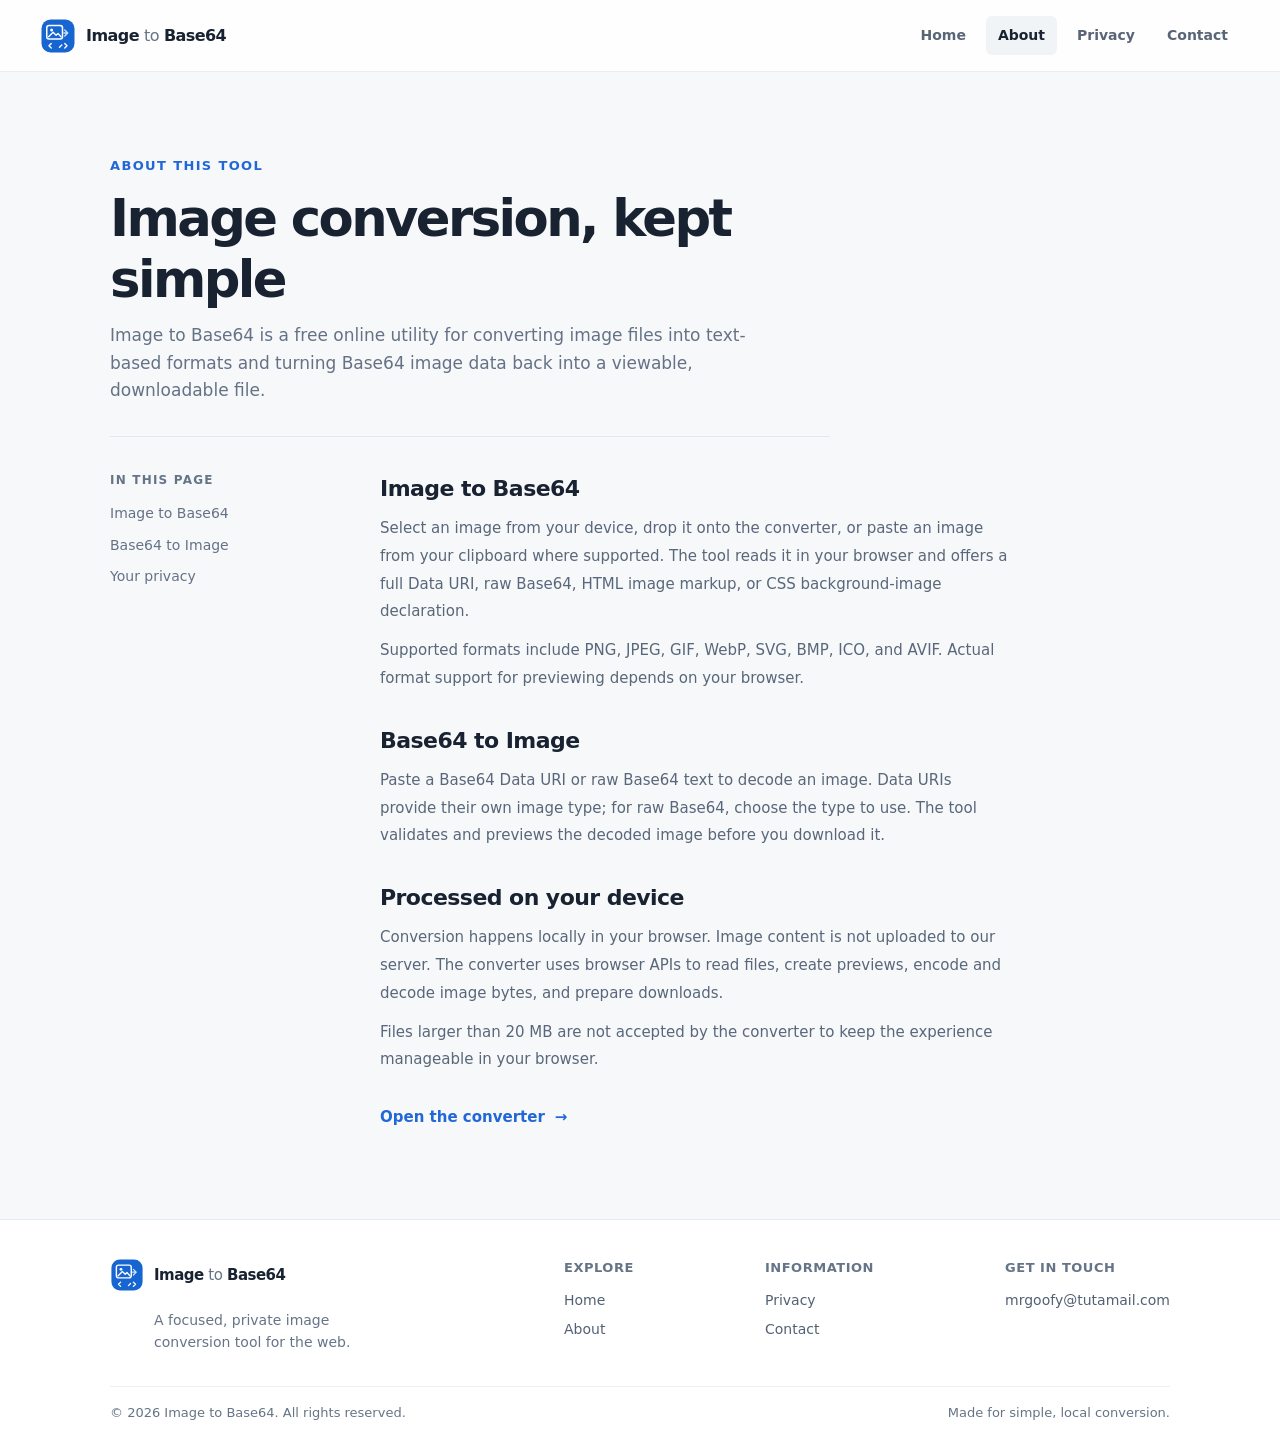
==== about.html @ 79a4d0d1 "feat: add complete base64 converter project Co-authored-by: Copilot <223556219+Copilot@users.noreply" ====
<!doctype html>
<html lang="en">
<head>
  <meta charset="utf-8">
  <meta name="viewport" content="width=device-width, initial-scale=1">
  <meta name="theme-color" content="#f7f8fa">
  <meta name="description" content="Learn how Image to Base64 converts image files and Base64 data locally in your browser, and which image formats it supports.">
  <meta name="robots" content="index,follow">
  <link rel="canonical" href="/about">
  <meta property="og:type" content="website">
  <meta property="og:title" content="About Image to Base64">
  <meta property="og:description" content="A little about the browser-based image and Base64 converter and how it works.">
  <meta property="og:url" content="/about">
  <meta property="og:site_name" content="Image to Base64">
  <meta name="twitter:card" content="summary">
  <meta name="twitter:title" content="About Image to Base64">
  <meta name="twitter:description" content="A little about the browser-based image and Base64 converter and how it works.">
  <title>About Image to Base64 – Browser-Based Image Converter</title>
  <link rel="icon" href="/assets/favicon.svg" type="image/svg+xml">
  <link rel="icon" href="/assets/favicon-32.png" sizes="32x32" type="image/png">
  <link rel="icon" href="/assets/favicon-16.png" sizes="16x16" type="image/png">
  <link rel="apple-touch-icon" href="/assets/apple-touch-icon.png">
  <link rel="manifest" href="/site.webmanifest">
  <link rel="stylesheet" href="/styles.css">
  <script type="application/ld+json">{"@context":"https://schema.org","@type":"WebPage","name":"About Image to Base64","description":"Information about the Image to Base64 browser-based conversion tool."}</script>
</head>
<body>
  <a class="skip-link" href="#main">Skip to content</a>
  <header class="site-header"><div class="header-inner">
    <a class="brand" href="/" aria-label="Image to Base64 home"><img src="/assets/logo.svg" width="36" height="36" alt=""><span>Image <span class="brand-muted">to</span> Base64</span></a>
    <nav class="main-nav" aria-label="Main navigation"><a href="/">Home</a><a class="nav-current" href="/about" aria-current="page">About</a><a href="/privacy">Privacy</a><a href="/contact">Contact</a></nav>
  </div></header>
  <main id="main" class="document-main content-width">
    <div class="document-heading"><p class="eyebrow">About this tool</p><h1>Image conversion, kept simple</h1><p>Image to Base64 is a free online utility for converting image files into text-based formats and turning Base64 image data back into a viewable, downloadable file.</p></div>
    <div class="document-layout">
      <aside class="document-aside"><span class="aside-label">IN THIS PAGE</span><a href="#image-to-base64">Image to Base64</a><a href="#base64-to-image">Base64 to Image</a><a href="#privacy">Your privacy</a></aside>
      <div class="document-copy">
        <section id="image-to-base64"><h2>Image to Base64</h2><p>Select an image from your device, drop it onto the converter, or paste an image from your clipboard where supported. The tool reads it in your browser and offers a full Data URI, raw Base64, HTML image markup, or CSS background-image declaration.</p><p>Supported formats include PNG, JPEG, GIF, WebP, SVG, BMP, ICO, and AVIF. Actual format support for previewing depends on your browser.</p></section>
        <section id="base64-to-image"><h2>Base64 to Image</h2><p>Paste a Base64 Data URI or raw Base64 text to decode an image. Data URIs provide their own image type; for raw Base64, choose the type to use. The tool validates and previews the decoded image before you download it.</p></section>
        <section id="privacy"><h2>Processed on your device</h2><p>Conversion happens locally in your browser. Image content is not uploaded to our server. The converter uses browser APIs to read files, create previews, encode and decode image bytes, and prepare downloads.</p><p>Files larger than 20 MB are not accepted by the converter to keep the experience manageable in your browser.</p></section>
        <a class="inline-cta" href="/">Open the converter <span aria-hidden="true">→</span></a>
      </div>
    </div>
  </main>
  <footer class="site-footer"><div class="footer-inner content-width">
    <div class="footer-brand-block"><a class="brand footer-brand" href="/"><img src="/assets/logo.svg" width="34" height="34" alt=""><span>Image <span class="brand-muted">to</span> Base64</span></a><p>A focused, private image conversion tool for the web.</p></div>
    <div class="footer-links"><div><span class="footer-heading">Explore</span><a href="/">Home</a><a href="/about">About</a></div><div><span class="footer-heading">Information</span><a href="/privacy">Privacy</a><a href="/contact">Contact</a></div><div><span class="footer-heading">Get in touch</span><a href="mailto:mrgoofy@tutamail.com">mrgoofy@tutamail.com</a></div></div>
    <div class="footer-bottom"><span>© 2026 Image to Base64. All rights reserved.</span><span>Made for simple, local conversion.</span></div>
  </div></footer>
</body>
</html>
---- styles.css ----
:root {
  color-scheme: light;
  --ink: #182230;
  --muted: #657286;
  --soft: #667487;
  --line: #e3e8ee;
  --surface: #ffffff;
  --page: #f7f8fa;
  --accent: #2267d8;
  --accent-dark: #1856bd;
  --accent-soft: #edf4ff;
  --green: #16815d;
  --danger: #b42318;
  --mono: "SFMono-Regular", Consolas, "Liberation Mono", monospace;
  font-family: Inter, ui-sans-serif, system-ui, -apple-system, BlinkMacSystemFont, "Segoe UI", sans-serif;
  font-synthesis: none;
  text-rendering: optimizeLegibility;
  -webkit-font-smoothing: antialiased;
  -moz-osx-font-smoothing: grayscale;
}

* { box-sizing: border-box; }
html { min-width: 320px; scroll-behavior: smooth; }
body { margin: 0; background: var(--page); color: var(--ink); font-size: 15px; line-height: 1.6; }
button, textarea, select { font: inherit; }
button, a, select { -webkit-tap-highlight-color: transparent; }
a { color: inherit; }
button:focus-visible, a:focus-visible, textarea:focus-visible, select:focus-visible, [tabindex="0"]:focus-visible {
  outline: 3px solid #8db8ff;
  outline-offset: 3px;
}
[hidden] { display: none !important; }
.content-width { width: min(100% - 48px, 1060px); margin-inline: auto; }
.visually-hidden {
  position: absolute; width: 1px; height: 1px; padding: 0; margin: -1px;
  overflow: hidden; clip: rect(0, 0, 0, 0); white-space: nowrap; border: 0;
}
.skip-link {
  position: absolute; z-index: 10; top: 8px; left: 8px; padding: 9px 14px;
  transform: translateY(-150%); border-radius: 6px; background: var(--ink); color: white;
}
.skip-link:focus { transform: translateY(0); }

.site-header { height: 72px; border-bottom: 1px solid #e9edf1; background: rgba(255,255,255,.88); }
.header-inner { width: min(100% - 48px, 1200px); height: 100%; margin: auto; display: flex; align-items: center; justify-content: space-between; gap: 24px; }
.brand { display: inline-flex; align-items: center; gap: 10px; text-decoration: none; font-size: 15px; font-weight: 720; letter-spacing: -.035em; white-space: nowrap; }
.brand img { display: block; flex: 0 0 auto; }
.brand-muted { color: #667487; font-weight: 500; }
.main-nav { display: flex; align-items: center; gap: 8px; }
.main-nav a { padding: 8px 12px; border-radius: 6px; color: #596577; text-decoration: none; font-size: 13px; font-weight: 550; }
.main-nav a:hover, .main-nav a.nav-current { color: var(--ink); background: #f1f4f7; }

.hero { padding: 72px 0 42px; text-align: center; }
.eyebrow { display: flex; align-items: center; gap: 8px; margin: 0 0 12px; color: #56657a; font-size: 11px; font-weight: 700; letter-spacing: .105em; line-height: 1.5; text-transform: uppercase; }
.hero .eyebrow { justify-content: center; color: #536882; }
.eyebrow-dot { width: 7px; height: 7px; border-radius: 50%; background: #3386ed; box-shadow: 0 0 0 3px #e4efff; }
h1, h2, h3, p { margin-top: 0; }
.hero h1 { max-width: 810px; margin: 0 auto 14px; font-size: clamp(30px, 4.3vw, 45px); font-weight: 720; letter-spacing: -.052em; line-height: 1.17; }
.hero-copy { max-width: 680px; margin: auto; color: var(--muted); font-size: 16px; line-height: 1.65; }

.ad-slot {
  position: relative; display: flex; flex-direction: column; align-items: center; justify-content: center;
  margin-inline: auto; border: 1px solid #e8ebef; background: #f3f5f7; color: #667487;
}
.ad-wide { width: min(728px, calc(100% - 32px)); min-height: 90px; }
.ad-inline { margin-top: 48px; margin-bottom: 60px; }
.ad-label { font-size: 13px; font-weight: 600; letter-spacing: .02em; }
.tool-section { padding-top: 42px; }
.tool-card { max-width: 860px; margin: auto; border: 1px solid #e0e5eb; border-radius: 12px; background: var(--surface); box-shadow: 0 4px 14px rgb(21 36 58 / 3%); }
.mode-switch { display: grid; grid-template-columns: 1fr 1fr; padding: 6px; border-bottom: 1px solid var(--line); background: #fbfcfd; border-radius: 12px 12px 0 0; }
.mode-tab { min-height: 42px; border: 0; border-radius: 7px; background: transparent; color: #687488; font-size: 13px; font-weight: 650; cursor: pointer; }
.mode-tab:hover { color: var(--ink); }
.mode-tab.active { background: white; color: var(--accent); box-shadow: 0 1px 4px rgb(20 40 70 / 12%); }
.tool-panel { padding: 29px 32px 25px; }
.panel-heading { display: flex; align-items: flex-start; justify-content: space-between; gap: 16px; margin-bottom: 22px; }
.panel-heading h2 { margin: 0 0 3px; font-size: 18px; font-weight: 690; letter-spacing: -.025em; }
.panel-heading p { margin: 0; color: var(--muted); font-size: 13px; }
.step-mark { color: #bdc7d3; font: 600 12px var(--mono); }
.drop-zone {
  min-height: 166px; padding: 20px; display: flex; flex-direction: column; align-items: center; justify-content: center;
  border: 1px dashed #bcc8d6; border-radius: 8px; background: #fafbfd; text-align: center; cursor: pointer;
  transition: border-color .15s ease, background-color .15s ease;
}
.drop-zone:hover, .drop-zone:focus-visible, .drop-zone.dragging { border-color: var(--accent); background: #f4f8ff; }
.upload-icon { display: grid; place-items: center; width: 43px; height: 43px; margin-bottom: 10px; border: 1px solid #e0e8f0; border-radius: 9px; background: white; color: var(--accent); }
.drop-title { color: #334155; font-size: 13px; font-weight: 600; }
.text-link { color: var(--accent); }
.drop-hint { margin-top: 5px; color: #667487; font-size: 11px; }
.error-message { margin-top: 12px; padding: 10px 12px; border: 1px solid #f0c9c5; border-radius: 6px; background: #fff7f6; color: var(--danger); font-size: 12px; }
.image-details { display: flex; align-items: center; gap: 14px; margin-top: 13px; padding: 10px; border: 1px solid var(--line); border-radius: 8px; }
.preview-frame { width: 76px; height: 66px; flex: 0 0 auto; display: grid; place-items: center; overflow: hidden; border-radius: 5px; background: #f0f2f5; }
.preview-frame img { display: block; max-width: 100%; max-height: 100%; object-fit: contain; }
.file-summary { min-width: 0; display: grid; gap: 2px; color: var(--muted); font-size: 11px; }
.file-name { overflow: hidden; color: #344054; font-size: 12px; text-overflow: ellipsis; white-space: nowrap; }
.file-actions { display: flex; gap: 5px; margin-top: 5px; }
.field-row { display: flex; align-items: baseline; justify-content: space-between; gap: 12px; margin: 22px 0 8px; }
.field-label { display: block; margin: 0 0 7px; color: #344054; font-size: 12px; font-weight: 650; }
.field-row .field-label { margin: 0; }
.field-note { color: #667487; font-size: 11px; }
.output-tabs { display: flex; gap: 3px; margin-bottom: 8px; padding: 3px; border: 1px solid #e9edf1; border-radius: 7px; background: #f7f8fa; }
.output-tab { min-height: 31px; flex: 1; padding: 5px 8px; border: 0; border-radius: 5px; background: transparent; color: #687488; font-size: 11px; font-weight: 600; cursor: pointer; }
.output-tab:hover { color: var(--ink); }
.output-tab.selected { background: white; color: var(--accent); box-shadow: 0 1px 3px rgb(21 37 58 / 12%); }
.code-output, .code-input {
  width: 100%; display: block; resize: vertical; border: 1px solid #e0e5eb; border-radius: 7px; background: #fbfcfd;
  color: #334155; font: 11px/1.65 var(--mono); overflow-wrap: anywhere;
}
.code-output { min-height: 104px; padding: 12px; }
.code-input { min-height: 132px; padding: 13px; }
.code-output::placeholder, .code-input::placeholder { color: #667487; }
.output-footer { display: flex; align-items: center; justify-content: space-between; gap: 16px; margin-top: 10px; }
.output-actions, .decode-actions { display: flex; align-items: center; gap: 7px; }
.output-actions { flex: 0 0 auto; }
.output-hint { color: #667487; font-size: 11px; }
.button { min-height: 38px; display: inline-flex; align-items: center; justify-content: center; gap: 8px; padding: 8px 13px; border: 1px solid transparent; border-radius: 6px; text-decoration: none; font-size: 12px; font-weight: 650; cursor: pointer; transition: background-color .15s ease, border-color .15s ease; }
.button:disabled { cursor: not-allowed; opacity: .48; }
.button-primary { border-color: var(--accent); background: var(--accent); color: white; }
.button-primary:hover:not(:disabled) { border-color: var(--accent-dark); background: var(--accent-dark); }
.button-secondary { border-color: #dce2e9; background: white; color: #49566a; }
.button-secondary:hover { border-color: #b8c4d1; background: #f8fafc; }
.button-quiet { border-color: transparent; background: transparent; color: #667487; }
.button-quiet:hover { background: #f4f6f8; color: var(--ink); }
.button-small { min-height: 27px; padding: 4px 8px; font-size: 10px; }
.status-message { min-height: 18px; margin: 6px 0 0; color: var(--green); font-size: 11px; }
.decode-options { display: flex; align-items: center; justify-content: space-between; gap: 16px; margin-top: 15px; }
.decode-options .field-label { margin-bottom: 0; }
.type-select { min-width: 114px; min-height: 36px; padding: 6px 28px 6px 10px; border: 1px solid #dfe5eb; border-radius: 6px; background: white; color: #344054; font-size: 12px; }
.decoded-result { display: grid; grid-template-columns: minmax(0, 1fr) 180px; gap: 18px; align-items: center; margin-top: 17px; padding: 13px; border: 1px solid var(--line); border-radius: 8px; }
.decoded-image-wrap { min-height: 170px; display: grid; place-items: center; overflow: hidden; border-radius: 5px; background-color: #f7f8fa; background-image: linear-gradient(45deg,#eceff3 25%,transparent 25%),linear-gradient(-45deg,#eceff3 25%,transparent 25%),linear-gradient(45deg,transparent 75%,#eceff3 75%),linear-gradient(-45deg,transparent 75%,#eceff3 75%); background-size: 16px 16px; background-position: 0 0,0 8px,8px -8px,-8px 0; }
.decoded-image-wrap img { display: block; max-width: 100%; max-height: 280px; object-fit: contain; }
.decoded-info { display: grid; gap: 14px; }
.decoded-info > div { display: grid; gap: 2px; }
.decoded-info strong { overflow-wrap: anywhere; color: #344054; font-size: 12px; }
.detail-label { color: #667487; font-size: 10px; }
.decode-footer { display: flex; align-items: center; justify-content: space-between; gap: 12px; margin-top: 18px; }
.privacy-note { display: flex; align-items: center; gap: 7px; margin: 0; color: #667487; font-size: 11px; }
.privacy-note svg { flex: 0 0 auto; color: var(--green); }
.privacy-banner { display: flex; align-items: center; justify-content: center; gap: 8px; margin: 15px 0 0; color: #667487; font-size: 11px; text-align: center; }
.privacy-lock { display: inline-grid; flex: 0 0 auto; place-items: center; width: 19px; height: 19px; border: 1px solid #cad6e0; border-radius: 50%; color: var(--green); }

.info-section { padding-top: 92px; }
.section-intro { max-width: 520px; margin-bottom: 24px; }
.section-intro .eyebrow, .how-to .eyebrow { color: var(--accent); }
.section-intro h2, .how-to h2 { margin: 0 0 7px; font-size: 25px; letter-spacing: -.04em; line-height: 1.25; }
.section-intro > p:last-child { margin: 0; color: var(--muted); font-size: 13px; }
.info-grid { display: grid; grid-template-columns: repeat(3, 1fr); gap: 14px; }
.info-card { min-height: 184px; padding: 19px 19px 17px; border: 1px solid var(--line); border-radius: 8px; background: white; }
.card-index { color: #667487; font: 600 9px var(--mono); letter-spacing: .065em; }
.info-card h3 { margin: 13px 0 7px; font-size: 14px; letter-spacing: -.02em; }
.info-card p { margin: 0; color: var(--muted); font-size: 12px; line-height: 1.7; }
.how-to { display: grid; grid-template-columns: .85fr 1.15fr; gap: 40px; margin-top: 61px; padding: 27px 0 29px; border-top: 1px solid var(--line); border-bottom: 1px solid var(--line); }
.how-to h2 { font-size: 21px; }
.how-to ol { display: grid; gap: 12px; margin: 0; padding: 0; list-style: none; }
.how-to li { display: flex; align-items: center; gap: 11px; color: #536174; font-size: 12px; }
.how-to li span { width: 22px; height: 22px; display: grid; flex: 0 0 auto; place-items: center; border-radius: 50%; background: var(--accent-soft); color: var(--accent); font-size: 10px; font-weight: 700; }
.ad-bottom { margin-top: 55px; margin-bottom: 58px; }

.site-footer { border-top: 1px solid #e6eaef; background: #fff; }
.footer-inner { display: grid; grid-template-columns: .8fr 1.2fr; column-gap: 50px; padding-top: 34px; }
.footer-brand { font-size: 14px; }
.footer-brand-block > p { max-width: 250px; margin: 10px 0 0 44px; color: #667487; font-size: 11px; }
.footer-links { display: flex; justify-content: space-between; gap: 18px; }
.footer-links > div { display: flex; flex-direction: column; align-items: flex-start; gap: 5px; }
.footer-heading { margin-bottom: 3px; color: #667487; font-size: 10px; font-weight: 650; letter-spacing: .04em; text-transform: uppercase; }
.footer-links a { color: #536174; font-size: 11px; text-decoration: none; }
.footer-links a:hover { color: var(--accent); }
.footer-bottom { grid-column: 1 / -1; display: flex; justify-content: space-between; gap: 12px; margin-top: 28px; padding: 14px 0 16px; border-top: 1px solid #edf0f3; color: #667487; font-size: 10px; }

.document-main { min-height: 520px; padding-top: 76px; padding-bottom: 90px; }
.document-heading { max-width: 720px; padding-bottom: 32px; border-bottom: 1px solid var(--line); }
.document-heading .eyebrow { color: var(--accent); }
.document-heading h1 { margin: 0 0 12px; font-size: clamp(32px, 4vw, 42px); letter-spacing: -.05em; line-height: 1.2; }
.document-heading > p:last-child { max-width: 650px; margin: 0; color: var(--muted); font-size: 15px; }
.document-layout { display: grid; grid-template-columns: 190px minmax(0, 1fr); gap: 54px; max-width: 900px; padding-top: 34px; }
.document-aside { display: flex; flex-direction: column; align-items: flex-start; gap: 9px; }
.aside-label { margin-bottom: 3px; color: #667487; font-size: 9px; font-weight: 700; letter-spacing: .1em; }
.document-aside a { color: #657286; font-size: 11px; text-decoration: none; }
.document-aside a:hover { color: var(--accent); }
.document-copy section { margin-bottom: 30px; scroll-margin-top: 24px; }
.document-copy h2 { margin: 0 0 9px; font-size: 18px; letter-spacing: -.025em; }
.document-copy p { margin: 0 0 11px; color: #59677a; font-size: 13px; line-height: 1.85; }
.document-copy a:not(.inline-cta) { color: var(--accent); text-underline-offset: 3px; }
.inline-cta { display: inline-flex; align-items: center; gap: 10px; margin-top: 1px; color: var(--accent); font-size: 12px; font-weight: 650; text-decoration: none; }
.inline-cta:hover { color: var(--accent-dark); }
.contact-main { min-height: 570px; }
.contact-card { max-width: 560px; display: flex; gap: 17px; margin-top: 34px; padding: 23px; border: 1px solid var(--line); border-radius: 9px; background: white; }
.contact-icon { width: 46px; height: 46px; flex: 0 0 auto; display: grid; place-items: center; border-radius: 9px; background: var(--accent-soft); color: var(--accent); }
.contact-card h2 { margin: 0 0 4px; font-size: 15px; }
.contact-card p { margin: 0 0 9px; color: var(--muted); font-size: 12px; }
.email-link { display: inline-flex; align-items: center; gap: 7px; color: var(--accent); font-size: 13px; font-weight: 650; text-decoration: none; }
.email-link:hover { text-decoration: underline; text-underline-offset: 3px; }
.contact-note { margin: 14px 0 0; color: #667487; font-size: 11px; }

@media (max-width: 700px) {
  .content-width { width: min(100% - 36px, 560px); }
  .header-inner { width: min(100% - 32px, 560px); gap: 8px; }
  .site-header { height: 64px; }
  .brand { gap: 7px; font-size: 13px; }
  .brand img { width: 31px; height: 31px; }
  .main-nav { gap: 0; }
  .main-nav a { padding: 7px 8px; font-size: 11px; }
  .hero { padding: 56px 0 33px; }
  .hero h1 { max-width: 540px; }
  .hero-copy { max-width: 520px; font-size: 14px; }
  .tool-section { padding-top: 30px; }
  .tool-panel { padding: 23px 20px 18px; }
  .ad-inline { margin-top: 38px; margin-bottom: 50px; }
  .info-section { padding-top: 69px; }
  .info-grid { grid-template-columns: 1fr; gap: 10px; }
  .info-card { min-height: auto; padding: 17px; }
  .info-card h3 { margin-top: 8px; }
  .how-to { grid-template-columns: 1fr; gap: 17px; margin-top: 40px; }
  .footer-inner { grid-template-columns: 1fr; row-gap: 24px; padding-top: 26px; }
  .footer-links { gap: 18px; }
  .document-main { padding-top: 55px; padding-bottom: 65px; }
  .document-layout { grid-template-columns: 1fr; gap: 25px; }
  .document-aside { flex-flow: row wrap; gap: 8px 16px; }
  .aside-label { flex-basis: 100%; }
}
@media (max-width: 440px) {
  .content-width { width: calc(100% - 28px); }
  .header-inner { width: calc(100% - 24px); }
  .brand { font-size: 12px; }
  .brand img { width: 28px; height: 28px; }
  .main-nav { gap: 0; }
  .main-nav a { padding: 7px 3px; font-size: 10.5px; }
  .hero { padding-top: 46px; }
  .hero h1 { font-size: 31px; }
  .hero-copy { font-size: 13px; }
  .tool-panel { padding: 19px 14px 14px; }
  .panel-heading h2 { font-size: 16px; }
  .panel-heading p { max-width: 285px; font-size: 12px; }
  .drop-zone { min-height: 150px; padding: 14px; }
  .drop-hint { max-width: 230px; }
  .field-row { align-items: flex-start; flex-direction: column; gap: 1px; }
  .output-tabs { gap: 1px; }
  .output-tab { padding-inline: 4px; font-size: 11px; }
  .output-footer { align-items: flex-end; }
  .output-hint { max-width: 145px; line-height: 1.5; }
  .output-footer .button { flex: 0 0 auto; padding-inline: 9px; }
  .decode-options { align-items: flex-start; }
  .decode-options .field-note { max-width: 200px; font-size: 11px; }
  .decoded-result { grid-template-columns: 1fr; }
  .decoded-image-wrap { min-height: 130px; }
  .decoded-info { grid-template-columns: 1fr 1fr; }
  .decoded-info .button { grid-column: 1 / -1; }
  .privacy-banner { align-items: flex-start; font-size: 12px; }
  .footer-links { flex-wrap: wrap; justify-content: flex-start; gap: 18px 28px; }
  .footer-links > div:last-child { flex-basis: 100%; }
  .footer-bottom { flex-direction: column; gap: 3px; }
  .contact-card { padding: 17px; }
  .output-footer { align-items: stretch; flex-direction: column; gap: 8px; }
  .output-hint { max-width: none; }
  .output-actions { width: 100%; }
  .output-actions .button { flex: 1 1 0; padding-inline: 5px; font-size: 11px; }
  .decode-footer { align-items: flex-start; flex-direction: column; }
  .decode-actions { width: 100%; justify-content: space-between; }
  .footer-brand-block > p, .footer-links a, .footer-bottom { font-size: 12px; }
  .footer-heading { font-size: 12px; }
  .output-actions .button { font-size: 12px; }
}
@media (prefers-reduced-motion: reduce) {
  *, *::before, *::after { scroll-behavior: auto !important; transition-duration: .01ms !important; }
}

@media (min-width: 701px) {
  .brand { font-size: 16px; }
  .main-nav a { font-size: 14px; }
  .hero h1 { font-size: clamp(40px, 4vw, 54px); }
  .hero-copy { font-size: 18px; }
  .eyebrow { font-size: 13px; }
  .ad-label { font-size: 13px; }
  .mode-tab { min-height: 46px; font-size: 15px; }
  .tool-panel { padding: 34px 36px 29px; }
  .panel-heading { margin-bottom: 25px; }
  .panel-heading h2 { font-size: 22px; }
  .panel-heading p { font-size: 15px; }
  .step-mark { font-size: 14px; }
  .drop-zone { min-height: 176px; }
  .drop-title { font-size: 16px; }
  .drop-hint { font-size: 14px; }
  .file-summary { font-size: 14px; }
  .file-name { font-size: 15px; }
  .file-actions { gap: 8px; margin-top: 7px; }
  .button-small { min-height: 32px; padding: 5px 10px; font-size: 13px; }
  .field-row { margin-top: 25px; }
  .field-label { font-size: 15px; }
  .field-note { font-size: 14px; }
  .output-tab { min-height: 36px; font-size: 14px; }
  .code-output, .code-input { font-size: 14px; }
  .code-output { min-height: 124px; padding: 14px; }
  .code-input { min-height: 150px; padding: 15px; }
  .output-hint { font-size: 13px; }
  .button { min-height: 44px; padding: 9px 15px; font-size: 15px; }
  .status-message { min-height: 21px; font-size: 14px; }
  .error-message { padding: 11px 13px; font-size: 14px; }
  .type-select { min-height: 42px; font-size: 15px; }
  .decoded-info strong { font-size: 14px; }
  .detail-label { font-size: 13px; }
  .privacy-note, .privacy-banner { font-size: 14px; }
  .info-section { padding-top: 100px; }
  .section-intro { max-width: 590px; margin-bottom: 28px; }
  .section-intro h2 { font-size: 30px; }
  .section-intro > p:last-child { font-size: 16px; }
  .info-grid { gap: 18px; }
  .info-card { min-height: 208px; padding: 22px; }
  .card-index { font-size: 12px; }
  .info-card h3 { margin-top: 14px; font-size: 18px; }
  .info-card p { font-size: 15px; }
  .how-to { gap: 48px; margin-top: 68px; padding-block: 32px 34px; }
  .how-to h2 { font-size: 25px; }
  .how-to li { font-size: 15px; }
  .how-to li span { width: 26px; height: 26px; font-size: 13px; }
  .ad-bottom { margin-top: 62px; margin-bottom: 66px; }
  .footer-inner { padding-top: 38px; }
  .footer-brand { font-size: 15px; }
  .footer-brand-block > p { font-size: 14px; }
  .footer-links { gap: 24px; }
  .footer-links > div { gap: 7px; }
  .footer-heading { font-size: 13px; }
  .footer-links a { font-size: 14px; }
  .footer-bottom { margin-top: 32px; padding-block: 16px 18px; font-size: 13px; }
  .document-main { padding-top: 84px; }
  .document-heading h1 { font-size: clamp(40px, 4vw, 52px); }
  .document-heading > p:last-child { font-size: 17px; }
  .document-layout { grid-template-columns: 210px minmax(0, 1fr); gap: 60px; }
  .aside-label { font-size: 12px; }
  .document-aside a { font-size: 14px; }
  .document-copy h2 { font-size: 22px; }
  .document-copy p { font-size: 15px; }
  .inline-cta { font-size: 15px; }
  .contact-card h2 { font-size: 18px; }
  .contact-card p, .contact-note { font-size: 14px; }
  .email-link { font-size: 16px; }
}
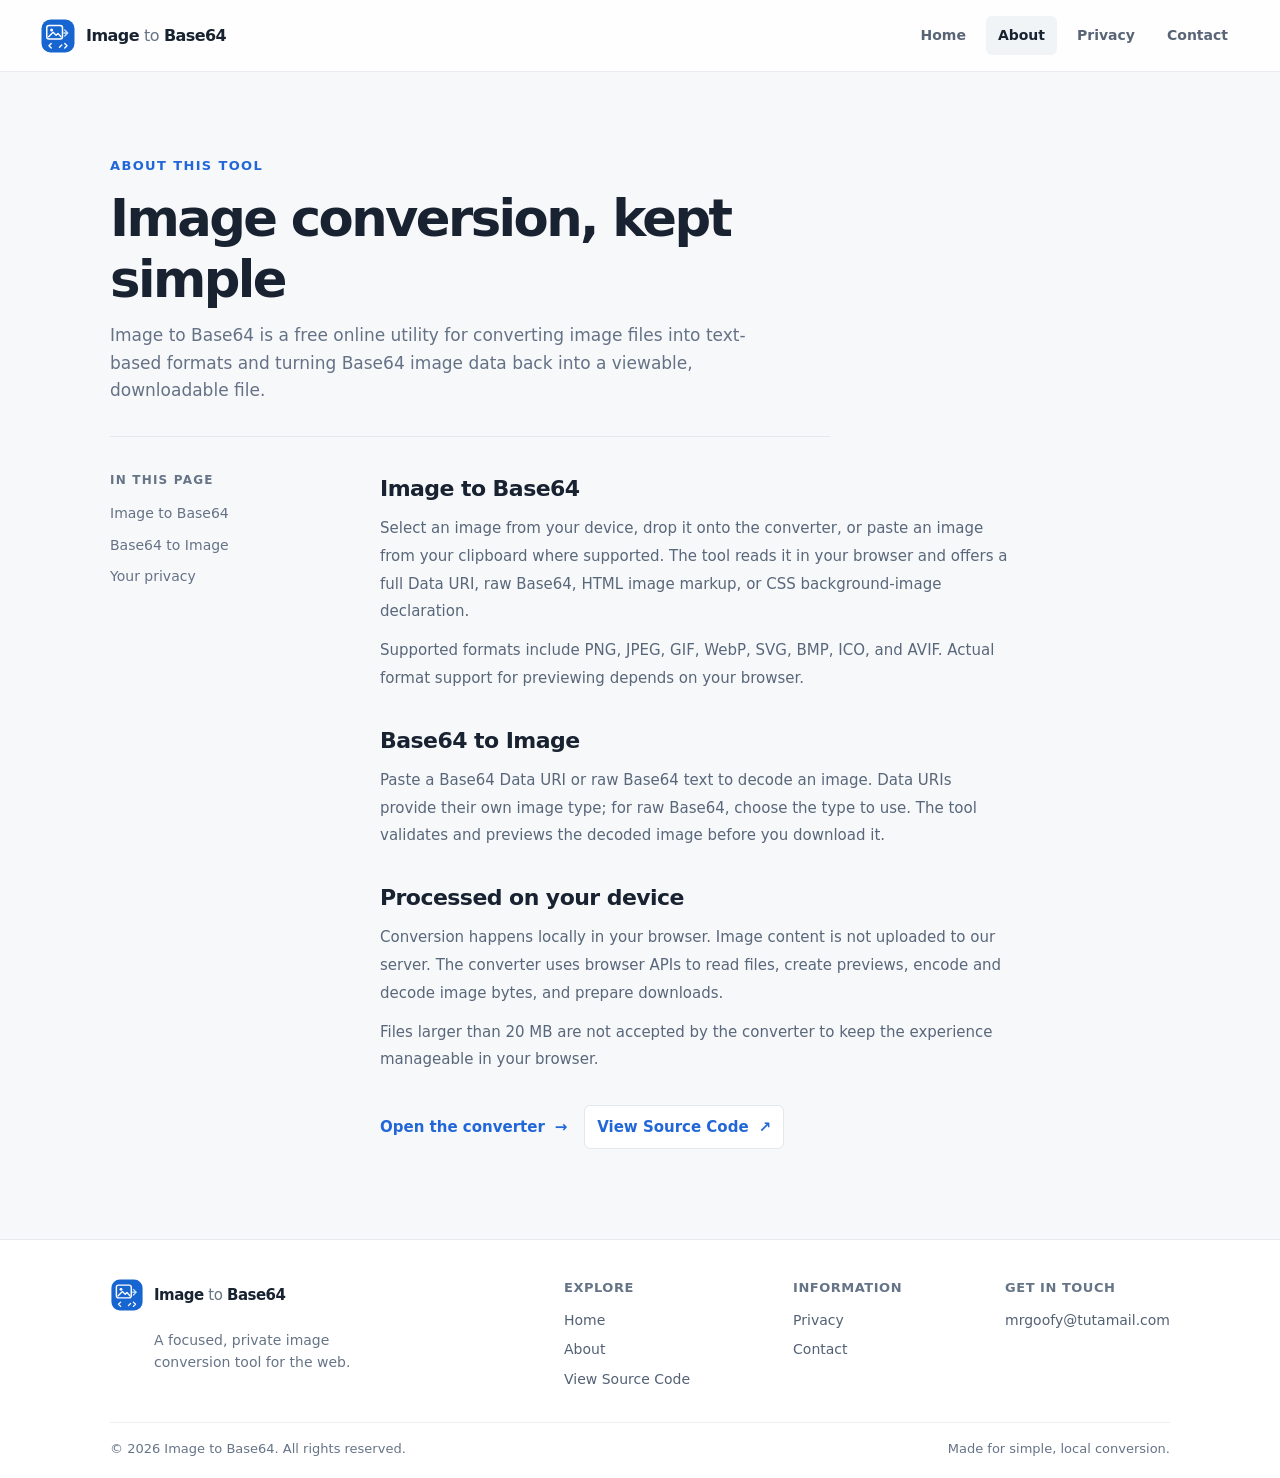
==== commit bd78998c: "docs: add project guide, license, and source links Co-authored-by: Copilot <223556219+Copilot@users." ====
--- a/about.html
+++ b/about.html
@@ -39,12 +39,13 @@
         <section id="base64-to-image"><h2>Base64 to Image</h2><p>Paste a Base64 Data URI or raw Base64 text to decode an image. Data URIs provide their own image type; for raw Base64, choose the type to use. The tool validates and previews the decoded image before you download it.</p></section>
         <section id="privacy"><h2>Processed on your device</h2><p>Conversion happens locally in your browser. Image content is not uploaded to our server. The converter uses browser APIs to read files, create previews, encode and decode image bytes, and prepare downloads.</p><p>Files larger than 20 MB are not accepted by the converter to keep the experience manageable in your browser.</p></section>
         <a class="inline-cta" href="/">Open the converter <span aria-hidden="true">→</span></a>
+        <a class="inline-cta source-link" href="https://github.com/MrGoofyDev/base64-converter" target="_blank" rel="noopener noreferrer">View Source Code <span aria-hidden="true">↗</span></a>
       </div>
     </div>
   </main>
   <footer class="site-footer"><div class="footer-inner content-width">
     <div class="footer-brand-block"><a class="brand footer-brand" href="/"><img src="/assets/logo.svg" width="34" height="34" alt=""><span>Image <span class="brand-muted">to</span> Base64</span></a><p>A focused, private image conversion tool for the web.</p></div>
-    <div class="footer-links"><div><span class="footer-heading">Explore</span><a href="/">Home</a><a href="/about">About</a></div><div><span class="footer-heading">Information</span><a href="/privacy">Privacy</a><a href="/contact">Contact</a></div><div><span class="footer-heading">Get in touch</span><a href="mailto:mrgoofy@tutamail.com">mrgoofy@tutamail.com</a></div></div>
+    <div class="footer-links"><div><span class="footer-heading">Explore</span><a href="/">Home</a><a href="/about">About</a><a href="https://github.com/MrGoofyDev/base64-converter" target="_blank" rel="noopener noreferrer">View Source Code</a></div><div><span class="footer-heading">Information</span><a href="/privacy">Privacy</a><a href="/contact">Contact</a></div><div><span class="footer-heading">Get in touch</span><a href="mailto:mrgoofy@tutamail.com">mrgoofy@tutamail.com</a></div></div>
     <div class="footer-bottom"><span>© 2026 Image to Base64. All rights reserved.</span><span>Made for simple, local conversion.</span></div>
   </div></footer>
 </body>
--- a/styles.css
+++ b/styles.css
@@ -182,6 +182,7 @@
 .document-copy a:not(.inline-cta) { color: var(--accent); text-underline-offset: 3px; }
 .inline-cta { display: inline-flex; align-items: center; gap: 10px; margin-top: 1px; color: var(--accent); font-size: 12px; font-weight: 650; text-decoration: none; }
 .inline-cta:hover { color: var(--accent-dark); }
+.document-copy .source-link { margin-left: 12px; padding: 8px 11px; border: 1px solid var(--line); border-radius: 6px; background: white; }
 .contact-main { min-height: 570px; }
 .contact-card { max-width: 560px; display: flex; gap: 17px; margin-top: 34px; padding: 23px; border: 1px solid var(--line); border-radius: 9px; background: white; }
 .contact-icon { width: 46px; height: 46px; flex: 0 0 auto; display: grid; place-items: center; border-radius: 9px; background: var(--accent-soft); color: var(--accent); }
@@ -249,6 +250,7 @@
   .footer-links > div:last-child { flex-basis: 100%; }
   .footer-bottom { flex-direction: column; gap: 3px; }
   .contact-card { padding: 17px; }
+  .document-copy .source-link { display: flex; width: fit-content; margin: 12px 0 0; }
   .output-footer { align-items: stretch; flex-direction: column; gap: 8px; }
   .output-hint { max-width: none; }
   .output-actions { width: 100%; }
@@ -329,6 +331,7 @@
   .document-copy h2 { font-size: 22px; }
   .document-copy p { font-size: 15px; }
   .inline-cta { font-size: 15px; }
+  .document-copy .source-link { padding: 9px 12px; }
   .contact-card h2 { font-size: 18px; }
   .contact-card p, .contact-note { font-size: 14px; }
   .email-link { font-size: 16px; }
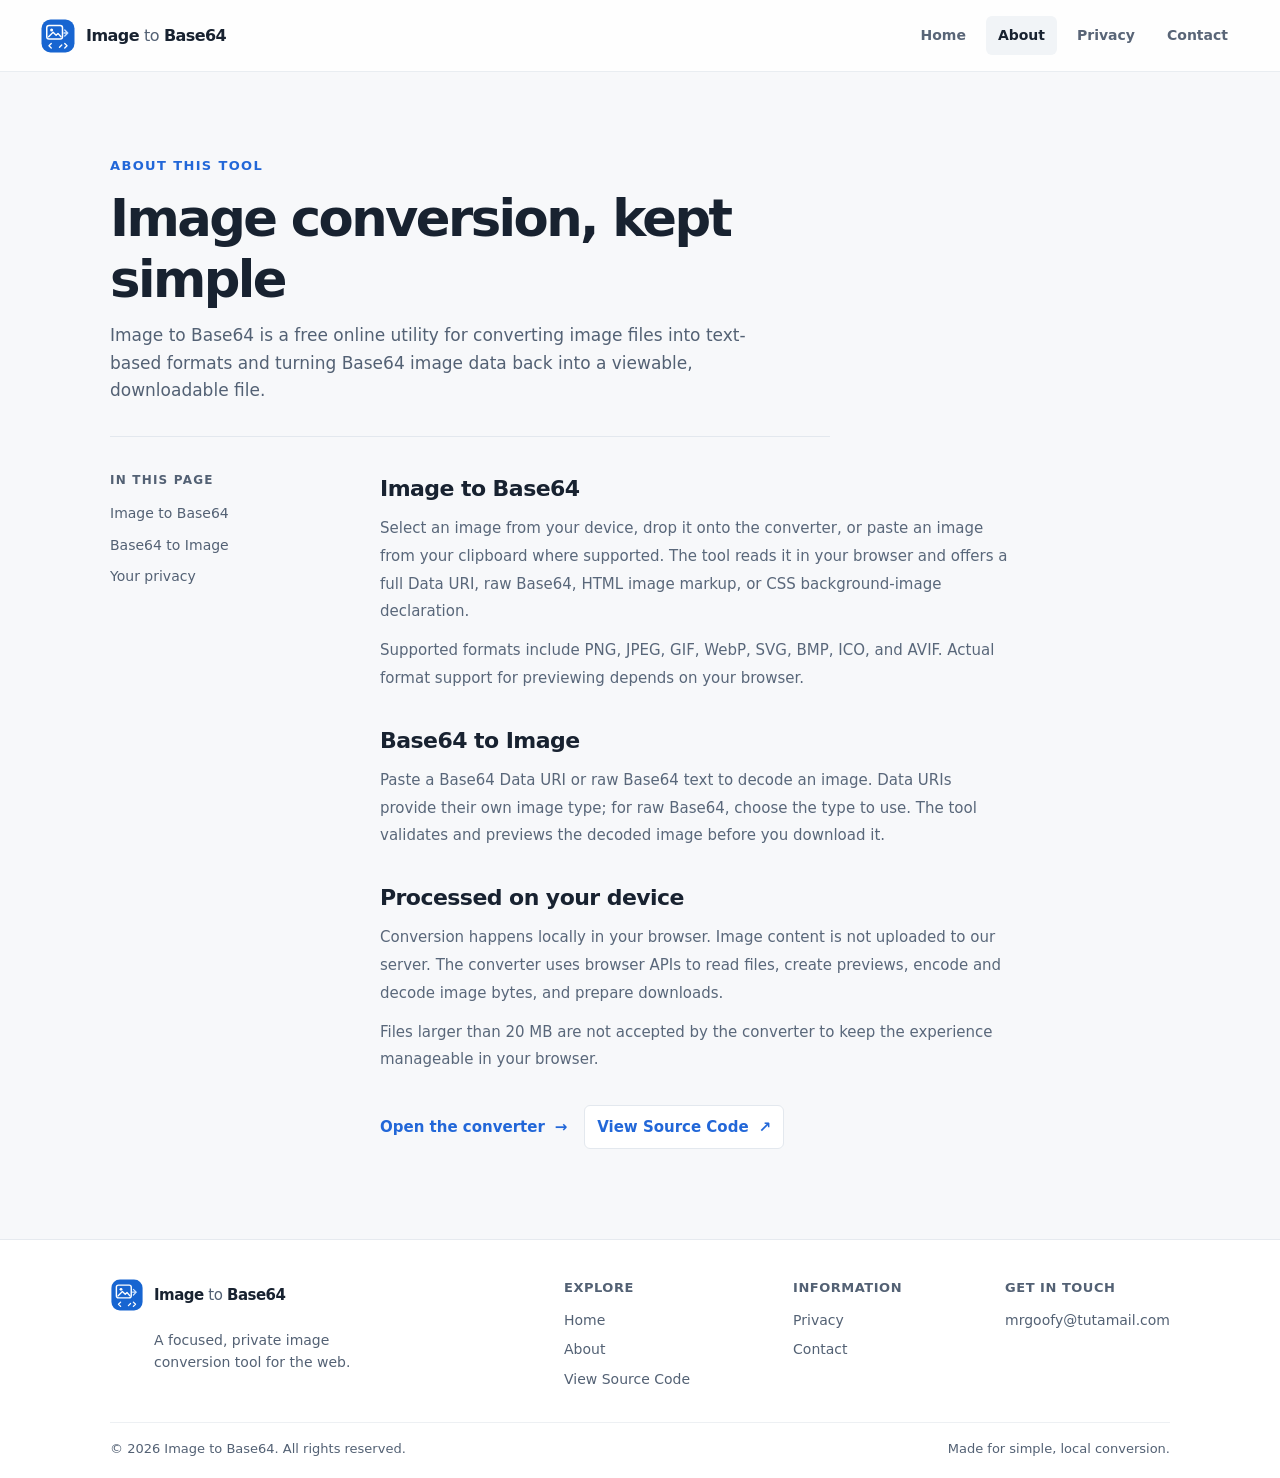
==== commit e6d6422b: "fix: improve Lighthouse and update ad disclosures Co-authored-by: Copilot <223556219+Copilot@users.n" ====
--- a/about.html
+++ b/about.html
@@ -6,13 +6,14 @@
   <meta name="theme-color" content="#f7f8fa">
   <meta name="description" content="Learn how Image to Base64 converts image files and Base64 data locally in your browser, and which image formats it supports.">
   <meta name="robots" content="index,follow">
-  <link rel="canonical" href="/about">
+  <link rel="canonical" href="https://base64img.pages.dev/about">
   <meta property="og:type" content="website">
   <meta property="og:title" content="About Image to Base64">
   <meta property="og:description" content="A little about the browser-based image and Base64 converter and how it works.">
-  <meta property="og:url" content="/about">
+  <meta property="og:url" content="https://base64img.pages.dev/about">
   <meta property="og:site_name" content="Image to Base64">
   <meta name="twitter:card" content="summary">
+  <meta name="twitter:url" content="https://base64img.pages.dev/about">
   <meta name="twitter:title" content="About Image to Base64">
   <meta name="twitter:description" content="A little about the browser-based image and Base64 converter and how it works.">
   <title>About Image to Base64 – Browser-Based Image Converter</title>
@@ -21,8 +22,9 @@
   <link rel="icon" href="/assets/favicon-16.png" sizes="16x16" type="image/png">
   <link rel="apple-touch-icon" href="/assets/apple-touch-icon.png">
   <link rel="manifest" href="/site.webmanifest">
+  <link rel="preload" href="/styles.css" as="style">
   <link rel="stylesheet" href="/styles.css">
-  <script type="application/ld+json">{"@context":"https://schema.org","@type":"WebPage","name":"About Image to Base64","description":"Information about the Image to Base64 browser-based conversion tool."}</script>
+  <script type="application/ld+json">{"@context":"https://schema.org","@type":"WebPage","name":"About Image to Base64","description":"Information about the Image to Base64 browser-based conversion tool.","url":"https://base64img.pages.dev/about"}</script>
 </head>
 <body>
   <a class="skip-link" href="#main">Skip to content</a>
--- a/styles.css
+++ b/styles.css
@@ -1,8 +1,8 @@
 :root {
   color-scheme: light;
   --ink: #182230;
-  --muted: #657286;
-  --soft: #667487;
+  --muted: #536174;
+  --soft: #536174;
   --line: #e3e8ee;
   --surface: #ffffff;
   --page: #f7f8fa;
@@ -22,11 +22,12 @@
 * { box-sizing: border-box; }
 html { min-width: 320px; scroll-behavior: smooth; }
 body { margin: 0; background: var(--page); color: var(--ink); font-size: 15px; line-height: 1.6; }
+img, iframe, textarea, select { max-width: 100%; }
 button, textarea, select { font: inherit; }
 button, a, select { -webkit-tap-highlight-color: transparent; }
 a { color: inherit; }
 button:focus-visible, a:focus-visible, textarea:focus-visible, select:focus-visible, [tabindex="0"]:focus-visible {
-  outline: 3px solid #8db8ff;
+  outline: 3px solid #2267d8;
   outline-offset: 3px;
 }
 [hidden] { display: none !important; }
@@ -35,6 +36,7 @@
   position: absolute; width: 1px; height: 1px; padding: 0; margin: -1px;
   overflow: hidden; clip: rect(0, 0, 0, 0); white-space: nowrap; border: 0;
 }
+#image-file:focus-visible + .drop-zone { outline: 3px solid #2267d8; outline-offset: 3px; }
 .skip-link {
   position: absolute; z-index: 10; top: 8px; left: 8px; padding: 9px 14px;
   transform: translateY(-150%); border-radius: 6px; background: var(--ink); color: white;
@@ -45,7 +47,7 @@
 .header-inner { width: min(100% - 48px, 1200px); height: 100%; margin: auto; display: flex; align-items: center; justify-content: space-between; gap: 24px; }
 .brand { display: inline-flex; align-items: center; gap: 10px; text-decoration: none; font-size: 15px; font-weight: 720; letter-spacing: -.035em; white-space: nowrap; }
 .brand img { display: block; flex: 0 0 auto; }
-.brand-muted { color: #667487; font-weight: 500; }
+.brand-muted { color: #536174; font-weight: 500; }
 .main-nav { display: flex; align-items: center; gap: 8px; }
 .main-nav a { padding: 8px 12px; border-radius: 6px; color: #596577; text-decoration: none; font-size: 13px; font-weight: 550; }
 .main-nav a:hover, .main-nav a.nav-current { color: var(--ink); background: #f1f4f7; }
@@ -59,23 +61,33 @@
 .hero-copy { max-width: 680px; margin: auto; color: var(--muted); font-size: 16px; line-height: 1.65; }
 
 .ad-slot {
-  position: relative; display: flex; flex-direction: column; align-items: center; justify-content: center;
-  margin-inline: auto; border: 1px solid #e8ebef; background: #f3f5f7; color: #667487;
-}
-.ad-wide { width: min(728px, calc(100% - 32px)); min-height: 90px; }
-.ad-inline { margin-top: 48px; margin-bottom: 60px; }
-.ad-label { font-size: 13px; font-weight: 600; letter-spacing: .02em; }
+  position: relative; display: flex; align-items: center; justify-content: center;
+  flex: 0 0 auto; max-width: 100%; margin-inline: auto;
+}
+.ad-slot iframe { position: absolute; inset: 0; display: block; width: 100%; height: 100%; max-width: 100%; border: 0; }
+.ad-placeholder { position: absolute; inset: 0; display: flex; align-items: center; justify-content: center; max-width: 100%; border: 1px dashed #c8d0da; background: #f8f9fb; color: #536174; font-size: 13px; font-weight: 600; letter-spacing: .02em; text-align: center; }
+.ad-placeholder-desktop { display: flex; }
+.ad-placeholder-mobile { display: none; }
+.ad-loaded .ad-placeholder { visibility: hidden; }
+.ad-wide-slot { width: 728px; height: 90px; }
+.ad-medium-slot { width: 468px; height: 60px; }
+.ad-mobile-slot { width: 320px; height: 50px; }
+.ad-inline { margin-top: 20px; }
+.ad-inline + .info-section { padding-top: 24px; }
+.ad-compact-slot { margin-bottom: 12px; }
+.ad-banner-slot { margin-top: 18px; }
+.ad-banner-slot + .how-to { margin-top: 24px; }
 .tool-section { padding-top: 42px; }
-.tool-card { max-width: 860px; margin: auto; border: 1px solid #e0e5eb; border-radius: 12px; background: var(--surface); box-shadow: 0 4px 14px rgb(21 36 58 / 3%); }
+.tool-card { min-width: 0; max-width: 860px; margin: auto; border: 1px solid #e0e5eb; border-radius: 12px; background: var(--surface); color: var(--ink); box-shadow: 0 4px 14px rgb(21 36 58 / 3%); }
 .mode-switch { display: grid; grid-template-columns: 1fr 1fr; padding: 6px; border-bottom: 1px solid var(--line); background: #fbfcfd; border-radius: 12px 12px 0 0; }
-.mode-tab { min-height: 42px; border: 0; border-radius: 7px; background: transparent; color: #687488; font-size: 13px; font-weight: 650; cursor: pointer; }
+.mode-tab { min-height: 42px; border: 0; border-radius: 7px; background: transparent; color: #536174; font-size: 13px; font-weight: 650; cursor: pointer; }
 .mode-tab:hover { color: var(--ink); }
 .mode-tab.active { background: white; color: var(--accent); box-shadow: 0 1px 4px rgb(20 40 70 / 12%); }
-.tool-panel { padding: 29px 32px 25px; }
+.tool-panel { min-width: 0; padding: 29px 32px 25px; }
 .panel-heading { display: flex; align-items: flex-start; justify-content: space-between; gap: 16px; margin-bottom: 22px; }
 .panel-heading h2 { margin: 0 0 3px; font-size: 18px; font-weight: 690; letter-spacing: -.025em; }
 .panel-heading p { margin: 0; color: var(--muted); font-size: 13px; }
-.step-mark { color: #bdc7d3; font: 600 12px var(--mono); }
+.step-mark { color: #536174; font: 600 12px var(--mono); }
 .drop-zone {
   min-height: 166px; padding: 20px; display: flex; flex-direction: column; align-items: center; justify-content: center;
   border: 1px dashed #bcc8d6; border-radius: 8px; background: #fafbfd; text-align: center; cursor: pointer;
@@ -85,7 +97,7 @@
 .upload-icon { display: grid; place-items: center; width: 43px; height: 43px; margin-bottom: 10px; border: 1px solid #e0e8f0; border-radius: 9px; background: white; color: var(--accent); }
 .drop-title { color: #334155; font-size: 13px; font-weight: 600; }
 .text-link { color: var(--accent); }
-.drop-hint { margin-top: 5px; color: #667487; font-size: 11px; }
+.drop-hint { margin-top: 5px; color: #536174; font-size: 11px; }
 .error-message { margin-top: 12px; padding: 10px 12px; border: 1px solid #f0c9c5; border-radius: 6px; background: #fff7f6; color: var(--danger); font-size: 12px; }
 .image-details { display: flex; align-items: center; gap: 14px; margin-top: 13px; padding: 10px; border: 1px solid var(--line); border-radius: 8px; }
 .preview-frame { width: 76px; height: 66px; flex: 0 0 auto; display: grid; place-items: center; overflow: hidden; border-radius: 5px; background: #f0f2f5; }
@@ -96,29 +108,30 @@
 .field-row { display: flex; align-items: baseline; justify-content: space-between; gap: 12px; margin: 22px 0 8px; }
 .field-label { display: block; margin: 0 0 7px; color: #344054; font-size: 12px; font-weight: 650; }
 .field-row .field-label { margin: 0; }
-.field-note { color: #667487; font-size: 11px; }
-.output-tabs { display: flex; gap: 3px; margin-bottom: 8px; padding: 3px; border: 1px solid #e9edf1; border-radius: 7px; background: #f7f8fa; }
-.output-tab { min-height: 31px; flex: 1; padding: 5px 8px; border: 0; border-radius: 5px; background: transparent; color: #687488; font-size: 11px; font-weight: 600; cursor: pointer; }
+.field-note { color: #536174; font-size: 11px; }
+.output-tabs { display: flex; gap: 3px; margin-bottom: 8px; padding: 3px; border: 1px solid #e9edf1; border-radius: 7px; background: #f7f8fa; color: #536174; }
+.output-tab { min-height: 31px; flex: 1; padding: 5px 8px; border: 0; border-radius: 5px; background: transparent; color: #536174; font-size: 11px; font-weight: 600; cursor: pointer; }
 .output-tab:hover { color: var(--ink); }
 .output-tab.selected { background: white; color: var(--accent); box-shadow: 0 1px 3px rgb(21 37 58 / 12%); }
 .code-output, .code-input {
-  width: 100%; display: block; resize: vertical; border: 1px solid #e0e5eb; border-radius: 7px; background: #fbfcfd;
+  width: 100%; min-width: 0; display: block; resize: vertical; border: 1px solid #e0e5eb; border-radius: 7px; background: #fbfcfd;
   color: #334155; font: 11px/1.65 var(--mono); overflow-wrap: anywhere;
 }
 .code-output { min-height: 104px; padding: 12px; }
 .code-input { min-height: 132px; padding: 13px; }
-.code-output::placeholder, .code-input::placeholder { color: #667487; }
+.code-output::placeholder, .code-input::placeholder { color: #536174; opacity: 1; }
 .output-footer { display: flex; align-items: center; justify-content: space-between; gap: 16px; margin-top: 10px; }
 .output-actions, .decode-actions { display: flex; align-items: center; gap: 7px; }
 .output-actions { flex: 0 0 auto; }
-.output-hint { color: #667487; font-size: 11px; }
+.output-hint { color: #536174; font-size: 11px; }
 .button { min-height: 38px; display: inline-flex; align-items: center; justify-content: center; gap: 8px; padding: 8px 13px; border: 1px solid transparent; border-radius: 6px; text-decoration: none; font-size: 12px; font-weight: 650; cursor: pointer; transition: background-color .15s ease, border-color .15s ease; }
-.button:disabled { cursor: not-allowed; opacity: .48; }
+.button:disabled { cursor: not-allowed; border-color: #cbd5e1; background: #edf0f3; color: #536174; }
+.button-primary:disabled { border-color: #536174; background: #536174; color: white; }
 .button-primary { border-color: var(--accent); background: var(--accent); color: white; }
 .button-primary:hover:not(:disabled) { border-color: var(--accent-dark); background: var(--accent-dark); }
 .button-secondary { border-color: #dce2e9; background: white; color: #49566a; }
 .button-secondary:hover { border-color: #b8c4d1; background: #f8fafc; }
-.button-quiet { border-color: transparent; background: transparent; color: #667487; }
+.button-quiet { border-color: transparent; background: transparent; color: #536174; }
 .button-quiet:hover { background: #f4f6f8; color: var(--ink); }
 .button-small { min-height: 27px; padding: 4px 8px; font-size: 10px; }
 .status-message { min-height: 18px; margin: 6px 0 0; color: var(--green); font-size: 11px; }
@@ -126,16 +139,17 @@
 .decode-options .field-label { margin-bottom: 0; }
 .type-select { min-width: 114px; min-height: 36px; padding: 6px 28px 6px 10px; border: 1px solid #dfe5eb; border-radius: 6px; background: white; color: #344054; font-size: 12px; }
 .decoded-result { display: grid; grid-template-columns: minmax(0, 1fr) 180px; gap: 18px; align-items: center; margin-top: 17px; padding: 13px; border: 1px solid var(--line); border-radius: 8px; }
+.decoded-result, .decoded-image-wrap, .decoded-info { min-width: 0; }
 .decoded-image-wrap { min-height: 170px; display: grid; place-items: center; overflow: hidden; border-radius: 5px; background-color: #f7f8fa; background-image: linear-gradient(45deg,#eceff3 25%,transparent 25%),linear-gradient(-45deg,#eceff3 25%,transparent 25%),linear-gradient(45deg,transparent 75%,#eceff3 75%),linear-gradient(-45deg,transparent 75%,#eceff3 75%); background-size: 16px 16px; background-position: 0 0,0 8px,8px -8px,-8px 0; }
 .decoded-image-wrap img { display: block; max-width: 100%; max-height: 280px; object-fit: contain; }
 .decoded-info { display: grid; gap: 14px; }
 .decoded-info > div { display: grid; gap: 2px; }
 .decoded-info strong { overflow-wrap: anywhere; color: #344054; font-size: 12px; }
-.detail-label { color: #667487; font-size: 10px; }
+.detail-label { color: #536174; font-size: 10px; }
 .decode-footer { display: flex; align-items: center; justify-content: space-between; gap: 12px; margin-top: 18px; }
-.privacy-note { display: flex; align-items: center; gap: 7px; margin: 0; color: #667487; font-size: 11px; }
+.privacy-note { display: flex; align-items: center; gap: 7px; margin: 0; color: #536174; font-size: 11px; }
 .privacy-note svg { flex: 0 0 auto; color: var(--green); }
-.privacy-banner { display: flex; align-items: center; justify-content: center; gap: 8px; margin: 15px 0 0; color: #667487; font-size: 11px; text-align: center; }
+.privacy-banner { display: flex; align-items: center; justify-content: center; gap: 8px; margin: 15px 0 0; color: #536174; font-size: 11px; text-align: center; }
 .privacy-lock { display: inline-grid; flex: 0 0 auto; place-items: center; width: 19px; height: 19px; border: 1px solid #cad6e0; border-radius: 50%; color: var(--green); }
 
 .info-section { padding-top: 92px; }
@@ -145,7 +159,7 @@
 .section-intro > p:last-child { margin: 0; color: var(--muted); font-size: 13px; }
 .info-grid { display: grid; grid-template-columns: repeat(3, 1fr); gap: 14px; }
 .info-card { min-height: 184px; padding: 19px 19px 17px; border: 1px solid var(--line); border-radius: 8px; background: white; }
-.card-index { color: #667487; font: 600 9px var(--mono); letter-spacing: .065em; }
+.card-index { color: #536174; font: 600 9px var(--mono); letter-spacing: .065em; }
 .info-card h3 { margin: 13px 0 7px; font-size: 14px; letter-spacing: -.02em; }
 .info-card p { margin: 0; color: var(--muted); font-size: 12px; line-height: 1.7; }
 .how-to { display: grid; grid-template-columns: .85fr 1.15fr; gap: 40px; margin-top: 61px; padding: 27px 0 29px; border-top: 1px solid var(--line); border-bottom: 1px solid var(--line); }
@@ -153,18 +167,17 @@
 .how-to ol { display: grid; gap: 12px; margin: 0; padding: 0; list-style: none; }
 .how-to li { display: flex; align-items: center; gap: 11px; color: #536174; font-size: 12px; }
 .how-to li span { width: 22px; height: 22px; display: grid; flex: 0 0 auto; place-items: center; border-radius: 50%; background: var(--accent-soft); color: var(--accent); font-size: 10px; font-weight: 700; }
-.ad-bottom { margin-top: 55px; margin-bottom: 58px; }
 
 .site-footer { border-top: 1px solid #e6eaef; background: #fff; }
 .footer-inner { display: grid; grid-template-columns: .8fr 1.2fr; column-gap: 50px; padding-top: 34px; }
 .footer-brand { font-size: 14px; }
-.footer-brand-block > p { max-width: 250px; margin: 10px 0 0 44px; color: #667487; font-size: 11px; }
+.footer-brand-block > p { max-width: 250px; margin: 10px 0 0 44px; color: #536174; font-size: 11px; }
 .footer-links { display: flex; justify-content: space-between; gap: 18px; }
 .footer-links > div { display: flex; flex-direction: column; align-items: flex-start; gap: 5px; }
-.footer-heading { margin-bottom: 3px; color: #667487; font-size: 10px; font-weight: 650; letter-spacing: .04em; text-transform: uppercase; }
+.footer-heading { margin-bottom: 3px; color: #536174; font-size: 10px; font-weight: 650; letter-spacing: .04em; text-transform: uppercase; }
 .footer-links a { color: #536174; font-size: 11px; text-decoration: none; }
 .footer-links a:hover { color: var(--accent); }
-.footer-bottom { grid-column: 1 / -1; display: flex; justify-content: space-between; gap: 12px; margin-top: 28px; padding: 14px 0 16px; border-top: 1px solid #edf0f3; color: #667487; font-size: 10px; }
+.footer-bottom { grid-column: 1 / -1; display: flex; justify-content: space-between; gap: 12px; margin-top: 28px; padding: 14px 0 16px; border-top: 1px solid #edf0f3; color: #536174; font-size: 10px; }
 
 .document-main { min-height: 520px; padding-top: 76px; padding-bottom: 90px; }
 .document-heading { max-width: 720px; padding-bottom: 32px; border-bottom: 1px solid var(--line); }
@@ -173,8 +186,8 @@
 .document-heading > p:last-child { max-width: 650px; margin: 0; color: var(--muted); font-size: 15px; }
 .document-layout { display: grid; grid-template-columns: 190px minmax(0, 1fr); gap: 54px; max-width: 900px; padding-top: 34px; }
 .document-aside { display: flex; flex-direction: column; align-items: flex-start; gap: 9px; }
-.aside-label { margin-bottom: 3px; color: #667487; font-size: 9px; font-weight: 700; letter-spacing: .1em; }
-.document-aside a { color: #657286; font-size: 11px; text-decoration: none; }
+.aside-label { margin-bottom: 3px; color: #536174; font-size: 9px; font-weight: 700; letter-spacing: .1em; }
+.document-aside a { color: #536174; font-size: 11px; text-decoration: none; }
 .document-aside a:hover { color: var(--accent); }
 .document-copy section { margin-bottom: 30px; scroll-margin-top: 24px; }
 .document-copy h2 { margin: 0 0 9px; font-size: 18px; letter-spacing: -.025em; }
@@ -190,7 +203,13 @@
 .contact-card p { margin: 0 0 9px; color: var(--muted); font-size: 12px; }
 .email-link { display: inline-flex; align-items: center; gap: 7px; color: var(--accent); font-size: 13px; font-weight: 650; text-decoration: none; }
 .email-link:hover { text-decoration: underline; text-underline-offset: 3px; }
-.contact-note { margin: 14px 0 0; color: #667487; font-size: 11px; }
+.contact-note { margin: 14px 0 0; color: #536174; font-size: 11px; }
+
+@media (max-width: 783px) {
+  .ad-wide-slot, .ad-medium-slot, .ad-mobile-slot { width: min(320px, 100vw); height: 50px; }
+  .ad-placeholder-desktop { display: none; }
+  .ad-placeholder-mobile { display: flex; width: 100%; height: 50px; }
+}
 
 @media (max-width: 700px) {
   .content-width { width: min(100% - 36px, 560px); }
@@ -200,12 +219,31 @@
   .brand img { width: 31px; height: 31px; }
   .main-nav { gap: 0; }
   .main-nav a { padding: 7px 8px; font-size: 11px; }
-  .hero { padding: 56px 0 33px; }
+  .home-page .hero { padding: 27px 0 16px; }
+  .home-page .hero .eyebrow { margin-bottom: 8px; }
+  .home-page .hero h1 { font-size: clamp(28px, 7vw, 36px); line-height: 1.13; }
+  .home-page .hero-copy { font-size: 15px; line-height: 1.45; }
   .hero h1 { max-width: 540px; }
-  .hero-copy { max-width: 520px; font-size: 14px; }
-  .tool-section { padding-top: 30px; }
-  .tool-panel { padding: 23px 20px 18px; }
-  .ad-inline { margin-top: 38px; margin-bottom: 50px; }
+  .hero-copy { max-width: 520px; font-size: 15px; }
+  .tool-section { padding-top: 12px; }
+  .tool-panel { padding: 20px; }
+  .mode-tab { min-height: 48px; padding: 7px 8px; font-size: 14px; }
+  .panel-heading h2 { font-size: 19px; }
+  .panel-heading p { font-size: 14px; }
+  .field-label { font-size: 14px; }
+  .field-note { font-size: 13px; }
+  .code-output, .code-input { font-size: 16px; }
+  .button { min-height: 44px; font-size: 14px; }
+  .button-small { min-height: 40px; padding: 7px 11px; font-size: 13px; }
+  .output-tab { min-height: 40px; padding: 6px 7px; font-size: 13px; }
+  .output-hint, .status-message, .error-message, .privacy-note, .privacy-banner { font-size: 13px; }
+  .type-select { min-height: 44px; font-size: 16px; }
+  .drop-title { font-size: 15px; }
+  .drop-hint { font-size: 13px; }
+  .file-summary, .file-name { font-size: 14px; }
+  .info-card p { font-size: 14px; }
+  .how-to li { font-size: 14px; }
+  .ad-inline { margin-top: 26px; }
   .info-section { padding-top: 69px; }
   .info-grid { grid-template-columns: 1fr; gap: 10px; }
   .info-card { min-height: auto; padding: 17px; }
@@ -213,6 +251,11 @@
   .how-to { grid-template-columns: 1fr; gap: 17px; margin-top: 40px; }
   .footer-inner { grid-template-columns: 1fr; row-gap: 24px; padding-top: 26px; }
   .footer-links { gap: 18px; }
+  .document-copy h2 { font-size: 20px; }
+  .document-copy p { font-size: 15px; }
+  .document-aside a { font-size: 13px; }
+  .document-heading > p:last-child { font-size: 16px; }
+  .contact-card p, .contact-note { font-size: 14px; }
   .document-main { padding-top: 55px; padding-bottom: 65px; }
   .document-layout { grid-template-columns: 1fr; gap: 25px; }
   .document-aside { flex-flow: row wrap; gap: 8px 16px; }
@@ -224,23 +267,23 @@
   .brand { font-size: 12px; }
   .brand img { width: 28px; height: 28px; }
   .main-nav { gap: 0; }
-  .main-nav a { padding: 7px 3px; font-size: 10.5px; }
-  .hero { padding-top: 46px; }
-  .hero h1 { font-size: 31px; }
-  .hero-copy { font-size: 13px; }
+  .main-nav a { padding: 7px 4px; font-size: 11px; }
+  .home-page .hero { padding-top: 22px; padding-bottom: 12px; }
+  .home-page .hero h1 { font-size: clamp(27px, 8vw, 32px); }
+  .home-page .hero-copy { font-size: 14px; }
   .tool-panel { padding: 19px 14px 14px; }
-  .panel-heading h2 { font-size: 16px; }
-  .panel-heading p { max-width: 285px; font-size: 12px; }
+  .panel-heading h2 { font-size: 18px; }
+  .panel-heading p { max-width: 285px; font-size: 13px; }
   .drop-zone { min-height: 150px; padding: 14px; }
   .drop-hint { max-width: 230px; }
   .field-row { align-items: flex-start; flex-direction: column; gap: 1px; }
   .output-tabs { gap: 1px; }
-  .output-tab { padding-inline: 4px; font-size: 11px; }
+  .output-tab { padding-inline: 4px; font-size: 12px; }
   .output-footer { align-items: flex-end; }
   .output-hint { max-width: 145px; line-height: 1.5; }
   .output-footer .button { flex: 0 0 auto; padding-inline: 9px; }
   .decode-options { align-items: flex-start; }
-  .decode-options .field-note { max-width: 200px; font-size: 11px; }
+  .decode-options .field-note { max-width: 200px; font-size: 12px; }
   .decoded-result { grid-template-columns: 1fr; }
   .decoded-image-wrap { min-height: 130px; }
   .decoded-info { grid-template-columns: 1fr 1fr; }
@@ -254,12 +297,20 @@
   .output-footer { align-items: stretch; flex-direction: column; gap: 8px; }
   .output-hint { max-width: none; }
   .output-actions { width: 100%; }
-  .output-actions .button { flex: 1 1 0; padding-inline: 5px; font-size: 11px; }
+  .output-actions .button { flex: 1 1 0; padding-inline: 5px; font-size: 12px; }
   .decode-footer { align-items: flex-start; flex-direction: column; }
   .decode-actions { width: 100%; justify-content: space-between; }
   .footer-brand-block > p, .footer-links a, .footer-bottom { font-size: 12px; }
   .footer-heading { font-size: 12px; }
   .output-actions .button { font-size: 12px; }
+}
+@media (max-width: 360px) {
+  .site-header { height: auto; }
+  .header-inner { height: auto; flex-wrap: wrap; gap: 4px; padding-block: 7px; }
+  .main-nav { width: 100%; justify-content: space-between; }
+  .main-nav a { min-height: 40px; display: inline-flex; align-items: center; padding: 6px 8px; font-size: 12px; }
+  .home-page .hero { padding-top: 18px; }
+  .tool-section { padding-top: 8px; }
 }
 @media (prefers-reduced-motion: reduce) {
   *, *::before, *::after { scroll-behavior: auto !important; transition-duration: .01ms !important; }
@@ -313,7 +364,6 @@
   .how-to h2 { font-size: 25px; }
   .how-to li { font-size: 15px; }
   .how-to li span { width: 26px; height: 26px; font-size: 13px; }
-  .ad-bottom { margin-top: 62px; margin-bottom: 66px; }
   .footer-inner { padding-top: 38px; }
   .footer-brand { font-size: 15px; }
   .footer-brand-block > p { font-size: 14px; }
--- a/styles.css
+++ b/styles.css
@@ -1,8 +1,8 @@
 :root {
   color-scheme: light;
   --ink: #182230;
-  --muted: #657286;
-  --soft: #667487;
+  --muted: #536174;
+  --soft: #536174;
   --line: #e3e8ee;
   --surface: #ffffff;
   --page: #f7f8fa;
@@ -22,11 +22,12 @@
 * { box-sizing: border-box; }
 html { min-width: 320px; scroll-behavior: smooth; }
 body { margin: 0; background: var(--page); color: var(--ink); font-size: 15px; line-height: 1.6; }
+img, iframe, textarea, select { max-width: 100%; }
 button, textarea, select { font: inherit; }
 button, a, select { -webkit-tap-highlight-color: transparent; }
 a { color: inherit; }
 button:focus-visible, a:focus-visible, textarea:focus-visible, select:focus-visible, [tabindex="0"]:focus-visible {
-  outline: 3px solid #8db8ff;
+  outline: 3px solid #2267d8;
   outline-offset: 3px;
 }
 [hidden] { display: none !important; }
@@ -35,6 +36,7 @@
   position: absolute; width: 1px; height: 1px; padding: 0; margin: -1px;
   overflow: hidden; clip: rect(0, 0, 0, 0); white-space: nowrap; border: 0;
 }
+#image-file:focus-visible + .drop-zone { outline: 3px solid #2267d8; outline-offset: 3px; }
 .skip-link {
   position: absolute; z-index: 10; top: 8px; left: 8px; padding: 9px 14px;
   transform: translateY(-150%); border-radius: 6px; background: var(--ink); color: white;
@@ -45,7 +47,7 @@
 .header-inner { width: min(100% - 48px, 1200px); height: 100%; margin: auto; display: flex; align-items: center; justify-content: space-between; gap: 24px; }
 .brand { display: inline-flex; align-items: center; gap: 10px; text-decoration: none; font-size: 15px; font-weight: 720; letter-spacing: -.035em; white-space: nowrap; }
 .brand img { display: block; flex: 0 0 auto; }
-.brand-muted { color: #667487; font-weight: 500; }
+.brand-muted { color: #536174; font-weight: 500; }
 .main-nav { display: flex; align-items: center; gap: 8px; }
 .main-nav a { padding: 8px 12px; border-radius: 6px; color: #596577; text-decoration: none; font-size: 13px; font-weight: 550; }
 .main-nav a:hover, .main-nav a.nav-current { color: var(--ink); background: #f1f4f7; }
@@ -59,23 +61,33 @@
 .hero-copy { max-width: 680px; margin: auto; color: var(--muted); font-size: 16px; line-height: 1.65; }
 
 .ad-slot {
-  position: relative; display: flex; flex-direction: column; align-items: center; justify-content: center;
-  margin-inline: auto; border: 1px solid #e8ebef; background: #f3f5f7; color: #667487;
-}
-.ad-wide { width: min(728px, calc(100% - 32px)); min-height: 90px; }
-.ad-inline { margin-top: 48px; margin-bottom: 60px; }
-.ad-label { font-size: 13px; font-weight: 600; letter-spacing: .02em; }
+  position: relative; display: flex; align-items: center; justify-content: center;
+  flex: 0 0 auto; max-width: 100%; margin-inline: auto;
+}
+.ad-slot iframe { position: absolute; inset: 0; display: block; width: 100%; height: 100%; max-width: 100%; border: 0; }
+.ad-placeholder { position: absolute; inset: 0; display: flex; align-items: center; justify-content: center; max-width: 100%; border: 1px dashed #c8d0da; background: #f8f9fb; color: #536174; font-size: 13px; font-weight: 600; letter-spacing: .02em; text-align: center; }
+.ad-placeholder-desktop { display: flex; }
+.ad-placeholder-mobile { display: none; }
+.ad-loaded .ad-placeholder { visibility: hidden; }
+.ad-wide-slot { width: 728px; height: 90px; }
+.ad-medium-slot { width: 468px; height: 60px; }
+.ad-mobile-slot { width: 320px; height: 50px; }
+.ad-inline { margin-top: 20px; }
+.ad-inline + .info-section { padding-top: 24px; }
+.ad-compact-slot { margin-bottom: 12px; }
+.ad-banner-slot { margin-top: 18px; }
+.ad-banner-slot + .how-to { margin-top: 24px; }
 .tool-section { padding-top: 42px; }
-.tool-card { max-width: 860px; margin: auto; border: 1px solid #e0e5eb; border-radius: 12px; background: var(--surface); box-shadow: 0 4px 14px rgb(21 36 58 / 3%); }
+.tool-card { min-width: 0; max-width: 860px; margin: auto; border: 1px solid #e0e5eb; border-radius: 12px; background: var(--surface); color: var(--ink); box-shadow: 0 4px 14px rgb(21 36 58 / 3%); }
 .mode-switch { display: grid; grid-template-columns: 1fr 1fr; padding: 6px; border-bottom: 1px solid var(--line); background: #fbfcfd; border-radius: 12px 12px 0 0; }
-.mode-tab { min-height: 42px; border: 0; border-radius: 7px; background: transparent; color: #687488; font-size: 13px; font-weight: 650; cursor: pointer; }
+.mode-tab { min-height: 42px; border: 0; border-radius: 7px; background: transparent; color: #536174; font-size: 13px; font-weight: 650; cursor: pointer; }
 .mode-tab:hover { color: var(--ink); }
 .mode-tab.active { background: white; color: var(--accent); box-shadow: 0 1px 4px rgb(20 40 70 / 12%); }
-.tool-panel { padding: 29px 32px 25px; }
+.tool-panel { min-width: 0; padding: 29px 32px 25px; }
 .panel-heading { display: flex; align-items: flex-start; justify-content: space-between; gap: 16px; margin-bottom: 22px; }
 .panel-heading h2 { margin: 0 0 3px; font-size: 18px; font-weight: 690; letter-spacing: -.025em; }
 .panel-heading p { margin: 0; color: var(--muted); font-size: 13px; }
-.step-mark { color: #bdc7d3; font: 600 12px var(--mono); }
+.step-mark { color: #536174; font: 600 12px var(--mono); }
 .drop-zone {
   min-height: 166px; padding: 20px; display: flex; flex-direction: column; align-items: center; justify-content: center;
   border: 1px dashed #bcc8d6; border-radius: 8px; background: #fafbfd; text-align: center; cursor: pointer;
@@ -85,7 +97,7 @@
 .upload-icon { display: grid; place-items: center; width: 43px; height: 43px; margin-bottom: 10px; border: 1px solid #e0e8f0; border-radius: 9px; background: white; color: var(--accent); }
 .drop-title { color: #334155; font-size: 13px; font-weight: 600; }
 .text-link { color: var(--accent); }
-.drop-hint { margin-top: 5px; color: #667487; font-size: 11px; }
+.drop-hint { margin-top: 5px; color: #536174; font-size: 11px; }
 .error-message { margin-top: 12px; padding: 10px 12px; border: 1px solid #f0c9c5; border-radius: 6px; background: #fff7f6; color: var(--danger); font-size: 12px; }
 .image-details { display: flex; align-items: center; gap: 14px; margin-top: 13px; padding: 10px; border: 1px solid var(--line); border-radius: 8px; }
 .preview-frame { width: 76px; height: 66px; flex: 0 0 auto; display: grid; place-items: center; overflow: hidden; border-radius: 5px; background: #f0f2f5; }
@@ -96,29 +108,30 @@
 .field-row { display: flex; align-items: baseline; justify-content: space-between; gap: 12px; margin: 22px 0 8px; }
 .field-label { display: block; margin: 0 0 7px; color: #344054; font-size: 12px; font-weight: 650; }
 .field-row .field-label { margin: 0; }
-.field-note { color: #667487; font-size: 11px; }
-.output-tabs { display: flex; gap: 3px; margin-bottom: 8px; padding: 3px; border: 1px solid #e9edf1; border-radius: 7px; background: #f7f8fa; }
-.output-tab { min-height: 31px; flex: 1; padding: 5px 8px; border: 0; border-radius: 5px; background: transparent; color: #687488; font-size: 11px; font-weight: 600; cursor: pointer; }
+.field-note { color: #536174; font-size: 11px; }
+.output-tabs { display: flex; gap: 3px; margin-bottom: 8px; padding: 3px; border: 1px solid #e9edf1; border-radius: 7px; background: #f7f8fa; color: #536174; }
+.output-tab { min-height: 31px; flex: 1; padding: 5px 8px; border: 0; border-radius: 5px; background: transparent; color: #536174; font-size: 11px; font-weight: 600; cursor: pointer; }
 .output-tab:hover { color: var(--ink); }
 .output-tab.selected { background: white; color: var(--accent); box-shadow: 0 1px 3px rgb(21 37 58 / 12%); }
 .code-output, .code-input {
-  width: 100%; display: block; resize: vertical; border: 1px solid #e0e5eb; border-radius: 7px; background: #fbfcfd;
+  width: 100%; min-width: 0; display: block; resize: vertical; border: 1px solid #e0e5eb; border-radius: 7px; background: #fbfcfd;
   color: #334155; font: 11px/1.65 var(--mono); overflow-wrap: anywhere;
 }
 .code-output { min-height: 104px; padding: 12px; }
 .code-input { min-height: 132px; padding: 13px; }
-.code-output::placeholder, .code-input::placeholder { color: #667487; }
+.code-output::placeholder, .code-input::placeholder { color: #536174; opacity: 1; }
 .output-footer { display: flex; align-items: center; justify-content: space-between; gap: 16px; margin-top: 10px; }
 .output-actions, .decode-actions { display: flex; align-items: center; gap: 7px; }
 .output-actions { flex: 0 0 auto; }
-.output-hint { color: #667487; font-size: 11px; }
+.output-hint { color: #536174; font-size: 11px; }
 .button { min-height: 38px; display: inline-flex; align-items: center; justify-content: center; gap: 8px; padding: 8px 13px; border: 1px solid transparent; border-radius: 6px; text-decoration: none; font-size: 12px; font-weight: 650; cursor: pointer; transition: background-color .15s ease, border-color .15s ease; }
-.button:disabled { cursor: not-allowed; opacity: .48; }
+.button:disabled { cursor: not-allowed; border-color: #cbd5e1; background: #edf0f3; color: #536174; }
+.button-primary:disabled { border-color: #536174; background: #536174; color: white; }
 .button-primary { border-color: var(--accent); background: var(--accent); color: white; }
 .button-primary:hover:not(:disabled) { border-color: var(--accent-dark); background: var(--accent-dark); }
 .button-secondary { border-color: #dce2e9; background: white; color: #49566a; }
 .button-secondary:hover { border-color: #b8c4d1; background: #f8fafc; }
-.button-quiet { border-color: transparent; background: transparent; color: #667487; }
+.button-quiet { border-color: transparent; background: transparent; color: #536174; }
 .button-quiet:hover { background: #f4f6f8; color: var(--ink); }
 .button-small { min-height: 27px; padding: 4px 8px; font-size: 10px; }
 .status-message { min-height: 18px; margin: 6px 0 0; color: var(--green); font-size: 11px; }
@@ -126,16 +139,17 @@
 .decode-options .field-label { margin-bottom: 0; }
 .type-select { min-width: 114px; min-height: 36px; padding: 6px 28px 6px 10px; border: 1px solid #dfe5eb; border-radius: 6px; background: white; color: #344054; font-size: 12px; }
 .decoded-result { display: grid; grid-template-columns: minmax(0, 1fr) 180px; gap: 18px; align-items: center; margin-top: 17px; padding: 13px; border: 1px solid var(--line); border-radius: 8px; }
+.decoded-result, .decoded-image-wrap, .decoded-info { min-width: 0; }
 .decoded-image-wrap { min-height: 170px; display: grid; place-items: center; overflow: hidden; border-radius: 5px; background-color: #f7f8fa; background-image: linear-gradient(45deg,#eceff3 25%,transparent 25%),linear-gradient(-45deg,#eceff3 25%,transparent 25%),linear-gradient(45deg,transparent 75%,#eceff3 75%),linear-gradient(-45deg,transparent 75%,#eceff3 75%); background-size: 16px 16px; background-position: 0 0,0 8px,8px -8px,-8px 0; }
 .decoded-image-wrap img { display: block; max-width: 100%; max-height: 280px; object-fit: contain; }
 .decoded-info { display: grid; gap: 14px; }
 .decoded-info > div { display: grid; gap: 2px; }
 .decoded-info strong { overflow-wrap: anywhere; color: #344054; font-size: 12px; }
-.detail-label { color: #667487; font-size: 10px; }
+.detail-label { color: #536174; font-size: 10px; }
 .decode-footer { display: flex; align-items: center; justify-content: space-between; gap: 12px; margin-top: 18px; }
-.privacy-note { display: flex; align-items: center; gap: 7px; margin: 0; color: #667487; font-size: 11px; }
+.privacy-note { display: flex; align-items: center; gap: 7px; margin: 0; color: #536174; font-size: 11px; }
 .privacy-note svg { flex: 0 0 auto; color: var(--green); }
-.privacy-banner { display: flex; align-items: center; justify-content: center; gap: 8px; margin: 15px 0 0; color: #667487; font-size: 11px; text-align: center; }
+.privacy-banner { display: flex; align-items: center; justify-content: center; gap: 8px; margin: 15px 0 0; color: #536174; font-size: 11px; text-align: center; }
 .privacy-lock { display: inline-grid; flex: 0 0 auto; place-items: center; width: 19px; height: 19px; border: 1px solid #cad6e0; border-radius: 50%; color: var(--green); }
 
 .info-section { padding-top: 92px; }
@@ -145,7 +159,7 @@
 .section-intro > p:last-child { margin: 0; color: var(--muted); font-size: 13px; }
 .info-grid { display: grid; grid-template-columns: repeat(3, 1fr); gap: 14px; }
 .info-card { min-height: 184px; padding: 19px 19px 17px; border: 1px solid var(--line); border-radius: 8px; background: white; }
-.card-index { color: #667487; font: 600 9px var(--mono); letter-spacing: .065em; }
+.card-index { color: #536174; font: 600 9px var(--mono); letter-spacing: .065em; }
 .info-card h3 { margin: 13px 0 7px; font-size: 14px; letter-spacing: -.02em; }
 .info-card p { margin: 0; color: var(--muted); font-size: 12px; line-height: 1.7; }
 .how-to { display: grid; grid-template-columns: .85fr 1.15fr; gap: 40px; margin-top: 61px; padding: 27px 0 29px; border-top: 1px solid var(--line); border-bottom: 1px solid var(--line); }
@@ -153,18 +167,17 @@
 .how-to ol { display: grid; gap: 12px; margin: 0; padding: 0; list-style: none; }
 .how-to li { display: flex; align-items: center; gap: 11px; color: #536174; font-size: 12px; }
 .how-to li span { width: 22px; height: 22px; display: grid; flex: 0 0 auto; place-items: center; border-radius: 50%; background: var(--accent-soft); color: var(--accent); font-size: 10px; font-weight: 700; }
-.ad-bottom { margin-top: 55px; margin-bottom: 58px; }
 
 .site-footer { border-top: 1px solid #e6eaef; background: #fff; }
 .footer-inner { display: grid; grid-template-columns: .8fr 1.2fr; column-gap: 50px; padding-top: 34px; }
 .footer-brand { font-size: 14px; }
-.footer-brand-block > p { max-width: 250px; margin: 10px 0 0 44px; color: #667487; font-size: 11px; }
+.footer-brand-block > p { max-width: 250px; margin: 10px 0 0 44px; color: #536174; font-size: 11px; }
 .footer-links { display: flex; justify-content: space-between; gap: 18px; }
 .footer-links > div { display: flex; flex-direction: column; align-items: flex-start; gap: 5px; }
-.footer-heading { margin-bottom: 3px; color: #667487; font-size: 10px; font-weight: 650; letter-spacing: .04em; text-transform: uppercase; }
+.footer-heading { margin-bottom: 3px; color: #536174; font-size: 10px; font-weight: 650; letter-spacing: .04em; text-transform: uppercase; }
 .footer-links a { color: #536174; font-size: 11px; text-decoration: none; }
 .footer-links a:hover { color: var(--accent); }
-.footer-bottom { grid-column: 1 / -1; display: flex; justify-content: space-between; gap: 12px; margin-top: 28px; padding: 14px 0 16px; border-top: 1px solid #edf0f3; color: #667487; font-size: 10px; }
+.footer-bottom { grid-column: 1 / -1; display: flex; justify-content: space-between; gap: 12px; margin-top: 28px; padding: 14px 0 16px; border-top: 1px solid #edf0f3; color: #536174; font-size: 10px; }
 
 .document-main { min-height: 520px; padding-top: 76px; padding-bottom: 90px; }
 .document-heading { max-width: 720px; padding-bottom: 32px; border-bottom: 1px solid var(--line); }
@@ -173,8 +186,8 @@
 .document-heading > p:last-child { max-width: 650px; margin: 0; color: var(--muted); font-size: 15px; }
 .document-layout { display: grid; grid-template-columns: 190px minmax(0, 1fr); gap: 54px; max-width: 900px; padding-top: 34px; }
 .document-aside { display: flex; flex-direction: column; align-items: flex-start; gap: 9px; }
-.aside-label { margin-bottom: 3px; color: #667487; font-size: 9px; font-weight: 700; letter-spacing: .1em; }
-.document-aside a { color: #657286; font-size: 11px; text-decoration: none; }
+.aside-label { margin-bottom: 3px; color: #536174; font-size: 9px; font-weight: 700; letter-spacing: .1em; }
+.document-aside a { color: #536174; font-size: 11px; text-decoration: none; }
 .document-aside a:hover { color: var(--accent); }
 .document-copy section { margin-bottom: 30px; scroll-margin-top: 24px; }
 .document-copy h2 { margin: 0 0 9px; font-size: 18px; letter-spacing: -.025em; }
@@ -190,7 +203,13 @@
 .contact-card p { margin: 0 0 9px; color: var(--muted); font-size: 12px; }
 .email-link { display: inline-flex; align-items: center; gap: 7px; color: var(--accent); font-size: 13px; font-weight: 650; text-decoration: none; }
 .email-link:hover { text-decoration: underline; text-underline-offset: 3px; }
-.contact-note { margin: 14px 0 0; color: #667487; font-size: 11px; }
+.contact-note { margin: 14px 0 0; color: #536174; font-size: 11px; }
+
+@media (max-width: 783px) {
+  .ad-wide-slot, .ad-medium-slot, .ad-mobile-slot { width: min(320px, 100vw); height: 50px; }
+  .ad-placeholder-desktop { display: none; }
+  .ad-placeholder-mobile { display: flex; width: 100%; height: 50px; }
+}
 
 @media (max-width: 700px) {
   .content-width { width: min(100% - 36px, 560px); }
@@ -200,12 +219,31 @@
   .brand img { width: 31px; height: 31px; }
   .main-nav { gap: 0; }
   .main-nav a { padding: 7px 8px; font-size: 11px; }
-  .hero { padding: 56px 0 33px; }
+  .home-page .hero { padding: 27px 0 16px; }
+  .home-page .hero .eyebrow { margin-bottom: 8px; }
+  .home-page .hero h1 { font-size: clamp(28px, 7vw, 36px); line-height: 1.13; }
+  .home-page .hero-copy { font-size: 15px; line-height: 1.45; }
   .hero h1 { max-width: 540px; }
-  .hero-copy { max-width: 520px; font-size: 14px; }
-  .tool-section { padding-top: 30px; }
-  .tool-panel { padding: 23px 20px 18px; }
-  .ad-inline { margin-top: 38px; margin-bottom: 50px; }
+  .hero-copy { max-width: 520px; font-size: 15px; }
+  .tool-section { padding-top: 12px; }
+  .tool-panel { padding: 20px; }
+  .mode-tab { min-height: 48px; padding: 7px 8px; font-size: 14px; }
+  .panel-heading h2 { font-size: 19px; }
+  .panel-heading p { font-size: 14px; }
+  .field-label { font-size: 14px; }
+  .field-note { font-size: 13px; }
+  .code-output, .code-input { font-size: 16px; }
+  .button { min-height: 44px; font-size: 14px; }
+  .button-small { min-height: 40px; padding: 7px 11px; font-size: 13px; }
+  .output-tab { min-height: 40px; padding: 6px 7px; font-size: 13px; }
+  .output-hint, .status-message, .error-message, .privacy-note, .privacy-banner { font-size: 13px; }
+  .type-select { min-height: 44px; font-size: 16px; }
+  .drop-title { font-size: 15px; }
+  .drop-hint { font-size: 13px; }
+  .file-summary, .file-name { font-size: 14px; }
+  .info-card p { font-size: 14px; }
+  .how-to li { font-size: 14px; }
+  .ad-inline { margin-top: 26px; }
   .info-section { padding-top: 69px; }
   .info-grid { grid-template-columns: 1fr; gap: 10px; }
   .info-card { min-height: auto; padding: 17px; }
@@ -213,6 +251,11 @@
   .how-to { grid-template-columns: 1fr; gap: 17px; margin-top: 40px; }
   .footer-inner { grid-template-columns: 1fr; row-gap: 24px; padding-top: 26px; }
   .footer-links { gap: 18px; }
+  .document-copy h2 { font-size: 20px; }
+  .document-copy p { font-size: 15px; }
+  .document-aside a { font-size: 13px; }
+  .document-heading > p:last-child { font-size: 16px; }
+  .contact-card p, .contact-note { font-size: 14px; }
   .document-main { padding-top: 55px; padding-bottom: 65px; }
   .document-layout { grid-template-columns: 1fr; gap: 25px; }
   .document-aside { flex-flow: row wrap; gap: 8px 16px; }
@@ -224,23 +267,23 @@
   .brand { font-size: 12px; }
   .brand img { width: 28px; height: 28px; }
   .main-nav { gap: 0; }
-  .main-nav a { padding: 7px 3px; font-size: 10.5px; }
-  .hero { padding-top: 46px; }
-  .hero h1 { font-size: 31px; }
-  .hero-copy { font-size: 13px; }
+  .main-nav a { padding: 7px 4px; font-size: 11px; }
+  .home-page .hero { padding-top: 22px; padding-bottom: 12px; }
+  .home-page .hero h1 { font-size: clamp(27px, 8vw, 32px); }
+  .home-page .hero-copy { font-size: 14px; }
   .tool-panel { padding: 19px 14px 14px; }
-  .panel-heading h2 { font-size: 16px; }
-  .panel-heading p { max-width: 285px; font-size: 12px; }
+  .panel-heading h2 { font-size: 18px; }
+  .panel-heading p { max-width: 285px; font-size: 13px; }
   .drop-zone { min-height: 150px; padding: 14px; }
   .drop-hint { max-width: 230px; }
   .field-row { align-items: flex-start; flex-direction: column; gap: 1px; }
   .output-tabs { gap: 1px; }
-  .output-tab { padding-inline: 4px; font-size: 11px; }
+  .output-tab { padding-inline: 4px; font-size: 12px; }
   .output-footer { align-items: flex-end; }
   .output-hint { max-width: 145px; line-height: 1.5; }
   .output-footer .button { flex: 0 0 auto; padding-inline: 9px; }
   .decode-options { align-items: flex-start; }
-  .decode-options .field-note { max-width: 200px; font-size: 11px; }
+  .decode-options .field-note { max-width: 200px; font-size: 12px; }
   .decoded-result { grid-template-columns: 1fr; }
   .decoded-image-wrap { min-height: 130px; }
   .decoded-info { grid-template-columns: 1fr 1fr; }
@@ -254,12 +297,20 @@
   .output-footer { align-items: stretch; flex-direction: column; gap: 8px; }
   .output-hint { max-width: none; }
   .output-actions { width: 100%; }
-  .output-actions .button { flex: 1 1 0; padding-inline: 5px; font-size: 11px; }
+  .output-actions .button { flex: 1 1 0; padding-inline: 5px; font-size: 12px; }
   .decode-footer { align-items: flex-start; flex-direction: column; }
   .decode-actions { width: 100%; justify-content: space-between; }
   .footer-brand-block > p, .footer-links a, .footer-bottom { font-size: 12px; }
   .footer-heading { font-size: 12px; }
   .output-actions .button { font-size: 12px; }
+}
+@media (max-width: 360px) {
+  .site-header { height: auto; }
+  .header-inner { height: auto; flex-wrap: wrap; gap: 4px; padding-block: 7px; }
+  .main-nav { width: 100%; justify-content: space-between; }
+  .main-nav a { min-height: 40px; display: inline-flex; align-items: center; padding: 6px 8px; font-size: 12px; }
+  .home-page .hero { padding-top: 18px; }
+  .tool-section { padding-top: 8px; }
 }
 @media (prefers-reduced-motion: reduce) {
   *, *::before, *::after { scroll-behavior: auto !important; transition-duration: .01ms !important; }
@@ -313,7 +364,6 @@
   .how-to h2 { font-size: 25px; }
   .how-to li { font-size: 15px; }
   .how-to li span { width: 26px; height: 26px; font-size: 13px; }
-  .ad-bottom { margin-top: 62px; margin-bottom: 66px; }
   .footer-inner { padding-top: 38px; }
   .footer-brand { font-size: 15px; }
   .footer-brand-block > p { font-size: 14px; }
